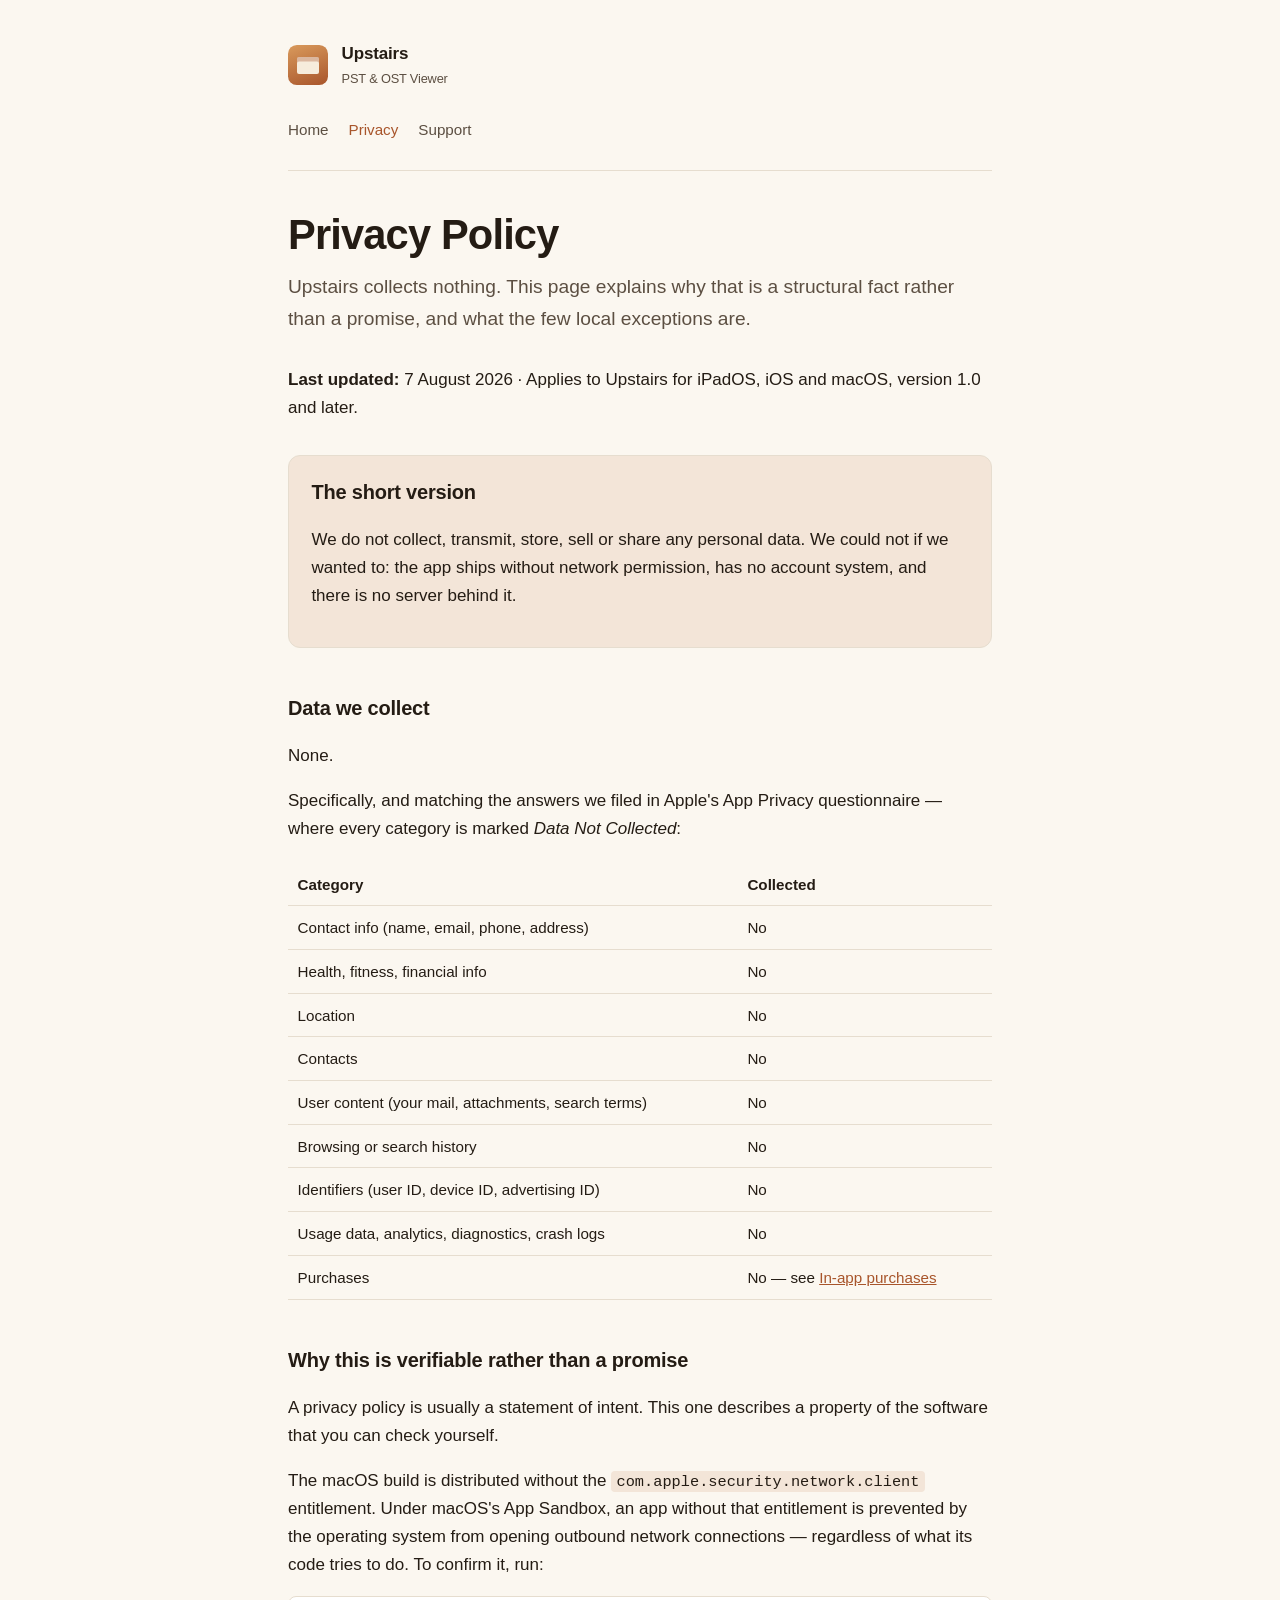
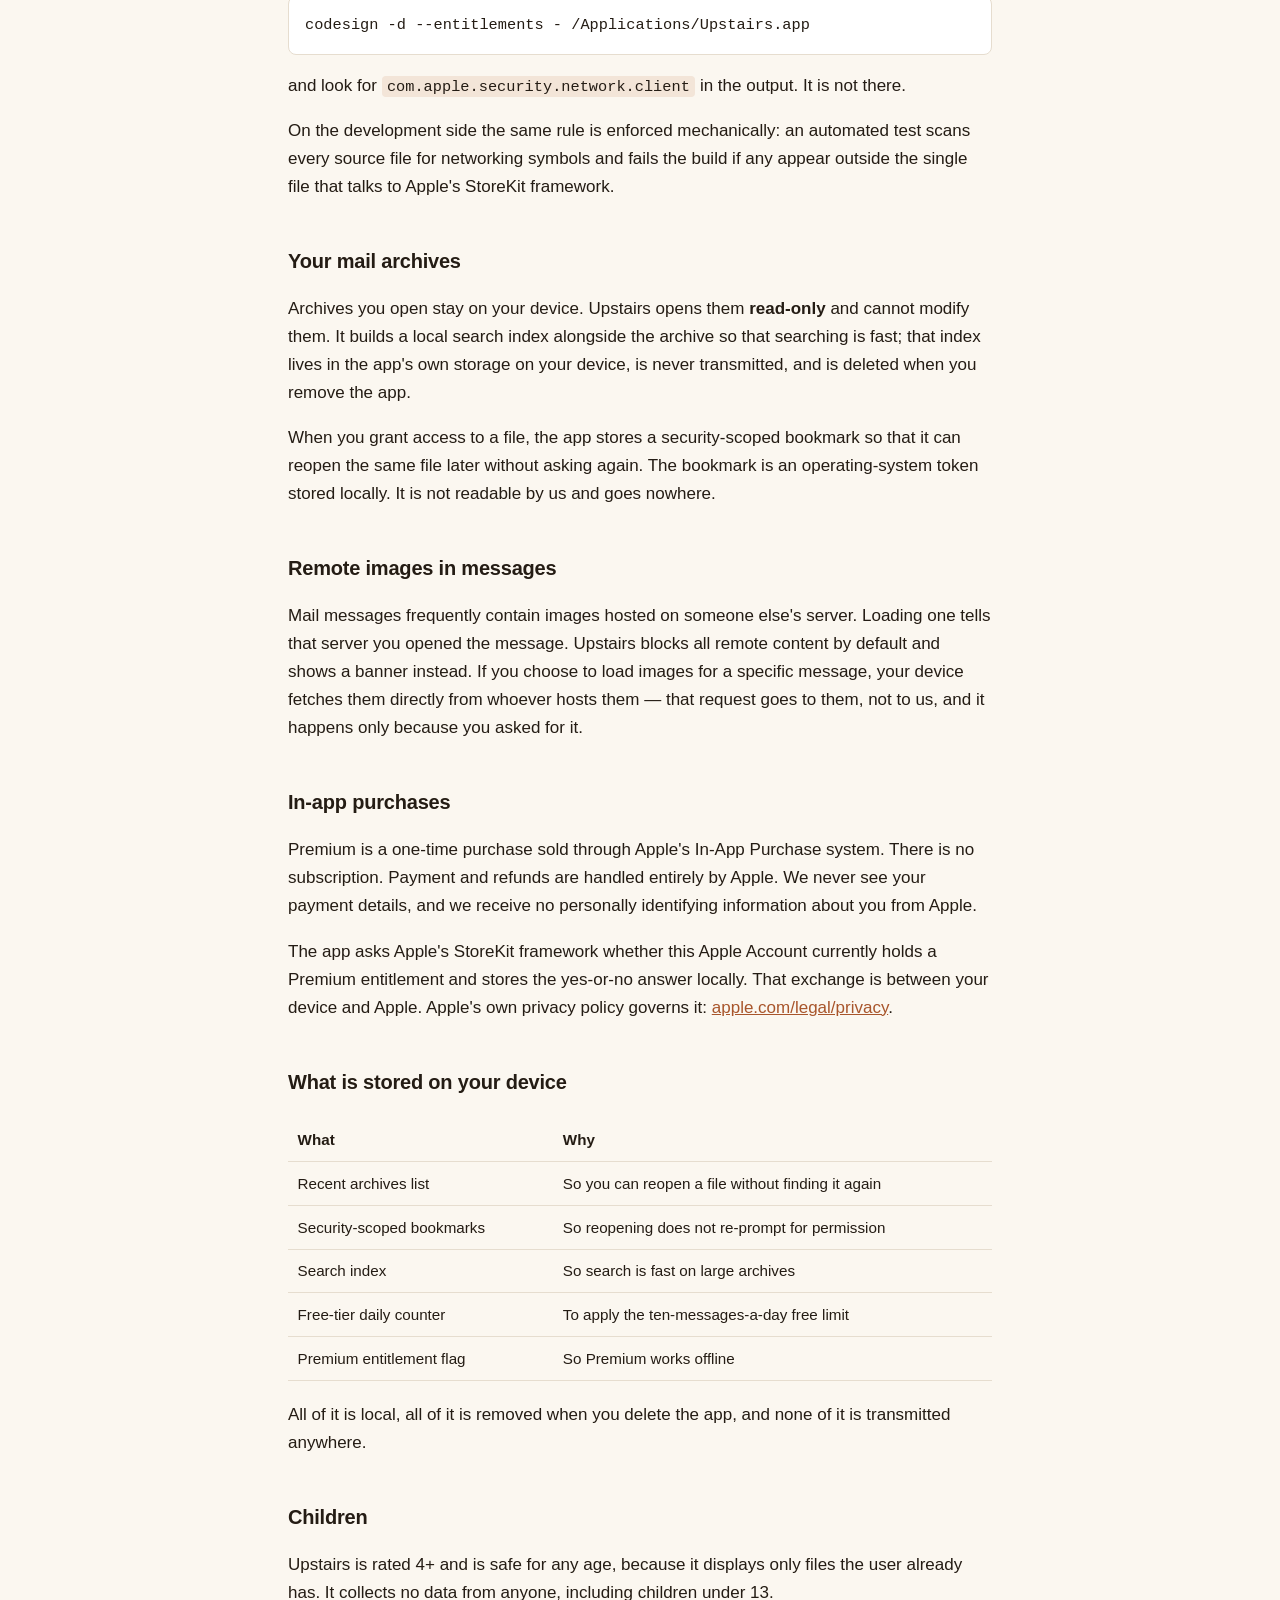
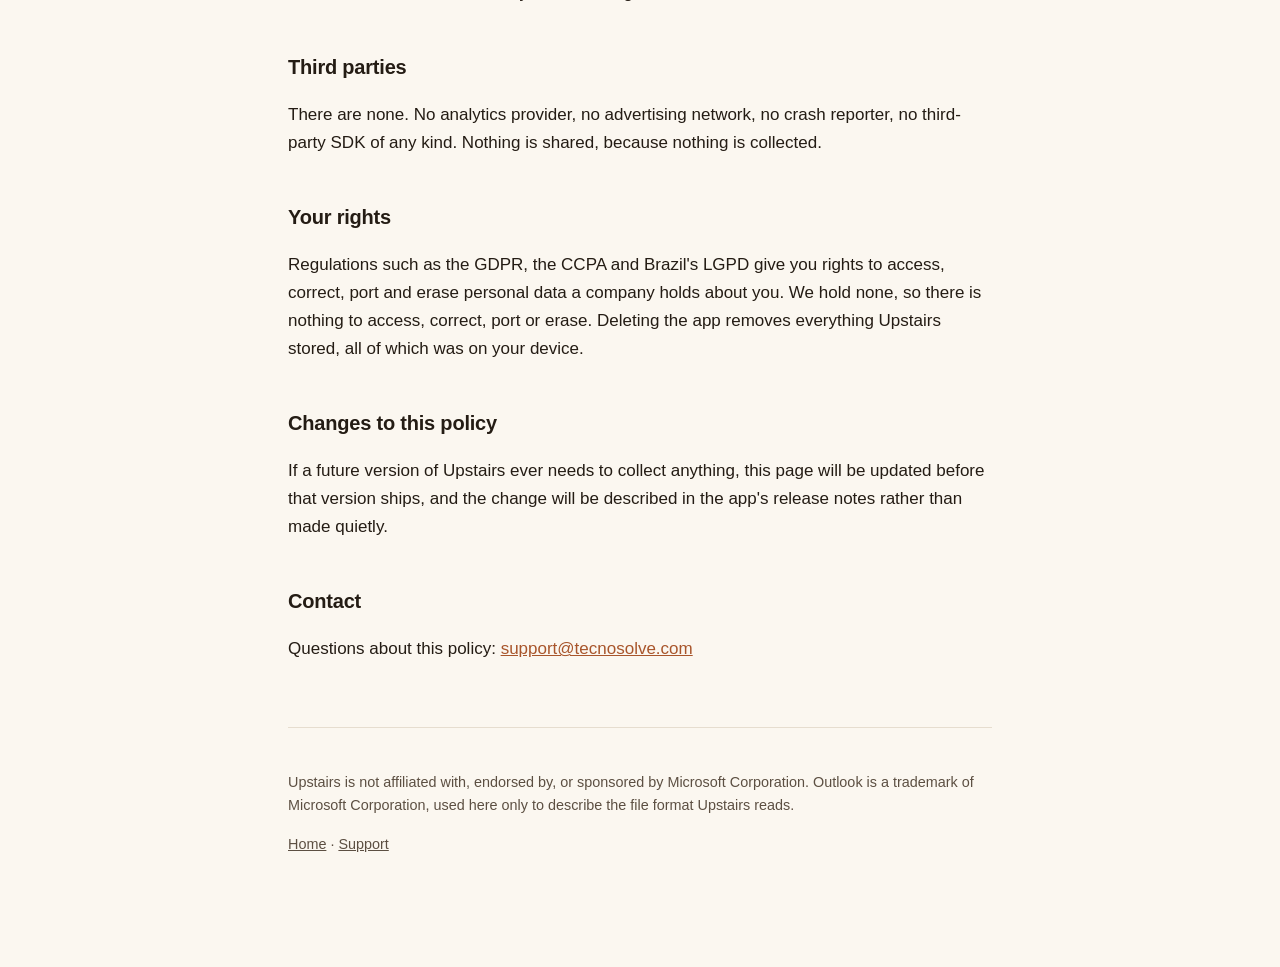
==== privacy.html @ 4daf947c "Upstairs website: home, privacy policy, support Static pages for the App Store's Support URL and Pri" ====
<!doctype html>
<html lang="en">
<head>
<meta charset="utf-8">
<meta name="viewport" content="width=device-width, initial-scale=1">
<title>Privacy Policy — Upstairs</title>
<meta name="description" content="Upstairs collects no data. It has no network permission, no account system and no server.">
<link rel="stylesheet" href="style.css">
</head>
<body>
<div class="wrap">

<header>
    <div class="mark" role="img" aria-label="Upstairs app icon"></div>
    <div class="wordmark">Upstairs<span>PST &amp; OST Viewer</span></div>
</header>

<nav>
    <a href="index.html">Home</a>
    <a href="privacy.html" aria-current="page">Privacy</a>
    <a href="support.html">Support</a>
</nav>

<h1>Privacy Policy</h1>

<p class="lede">Upstairs collects nothing. This page explains why that is a structural
fact rather than a promise, and what the few local exceptions are.</p>

<p><strong>Last updated:</strong> 7 August 2026 · Applies to Upstairs for iPadOS, iOS and
macOS, version 1.0 and later.</p>

<div class="claim">
<h2 style="margin-top:0">The short version</h2>
<p>We do not collect, transmit, store, sell or share any personal data. We could not if we
wanted to: the app ships without network permission, has no account system, and there is
no server behind it.</p>
</div>

<h2>Data we collect</h2>

<p>None.</p>

<p>Specifically, and matching the answers we filed in Apple's App Privacy questionnaire —
where every category is marked <em>Data Not Collected</em>:</p>

<table>
    <tr><th>Category</th><th>Collected</th></tr>
    <tr><td>Contact info (name, email, phone, address)</td><td>No</td></tr>
    <tr><td>Health, fitness, financial info</td><td>No</td></tr>
    <tr><td>Location</td><td>No</td></tr>
    <tr><td>Contacts</td><td>No</td></tr>
    <tr><td>User content (your mail, attachments, search terms)</td><td>No</td></tr>
    <tr><td>Browsing or search history</td><td>No</td></tr>
    <tr><td>Identifiers (user ID, device ID, advertising ID)</td><td>No</td></tr>
    <tr><td>Usage data, analytics, diagnostics, crash logs</td><td>No</td></tr>
    <tr><td>Purchases</td><td>No — see <a href="#purchases">In-app purchases</a></td></tr>
</table>

<h2>Why this is verifiable rather than a promise</h2>

<p>A privacy policy is usually a statement of intent. This one describes a property of the
software that you can check yourself.</p>

<p>The macOS build is distributed without the
<code>com.apple.security.network.client</code> entitlement. Under macOS's App Sandbox, an
app without that entitlement is prevented by the operating system from opening outbound
network connections — regardless of what its code tries to do. To confirm it, run:</p>

<pre><code>codesign -d --entitlements - /Applications/Upstairs.app</code></pre>

<p>and look for <code>com.apple.security.network.client</code> in the output. It is not
there.</p>

<p>On the development side the same rule is enforced mechanically: an automated test scans
every source file for networking symbols and fails the build if any appear outside the
single file that talks to Apple's StoreKit framework.</p>

<h2>Your mail archives</h2>

<p>Archives you open stay on your device. Upstairs opens them <strong>read-only</strong>
and cannot modify them. It builds a local search index alongside the archive so that
searching is fast; that index lives in the app's own storage on your device, is never
transmitted, and is deleted when you remove the app.</p>

<p>When you grant access to a file, the app stores a security-scoped bookmark so that it
can reopen the same file later without asking again. The bookmark is an operating-system
token stored locally. It is not readable by us and goes nowhere.</p>

<h2>Remote images in messages</h2>

<p>Mail messages frequently contain images hosted on someone else's server. Loading one
tells that server you opened the message. Upstairs blocks all remote content by default
and shows a banner instead. If you choose to load images for a specific message, your
device fetches them directly from whoever hosts them — that request goes to them, not to
us, and it happens only because you asked for it.</p>

<h2 id="purchases">In-app purchases</h2>

<p>Premium is a one-time purchase sold through Apple's In-App Purchase system. There is no
subscription. Payment and refunds are handled entirely by Apple. We never see your payment
details, and we receive no personally identifying information about you from Apple.</p>

<p>The app asks Apple's StoreKit framework whether this Apple Account currently holds a
Premium entitlement and stores the yes-or-no answer locally. That exchange is between your
device and Apple. Apple's own privacy policy governs it:
<a href="https://www.apple.com/legal/privacy/">apple.com/legal/privacy</a>.</p>

<h2>What is stored on your device</h2>

<table>
    <tr><th>What</th><th>Why</th></tr>
    <tr><td>Recent archives list</td><td>So you can reopen a file without finding it again</td></tr>
    <tr><td>Security-scoped bookmarks</td><td>So reopening does not re-prompt for permission</td></tr>
    <tr><td>Search index</td><td>So search is fast on large archives</td></tr>
    <tr><td>Free-tier daily counter</td><td>To apply the ten-messages-a-day free limit</td></tr>
    <tr><td>Premium entitlement flag</td><td>So Premium works offline</td></tr>
</table>

<p>All of it is local, all of it is removed when you delete the app, and none of it is
transmitted anywhere.</p>

<h2>Children</h2>

<p>Upstairs is rated 4+ and is safe for any age, because it displays only files the user
already has. It collects no data from anyone, including children under 13.</p>

<h2>Third parties</h2>

<p>There are none. No analytics provider, no advertising network, no crash reporter, no
third-party SDK of any kind. Nothing is shared, because nothing is collected.</p>

<h2>Your rights</h2>

<p>Regulations such as the GDPR, the CCPA and Brazil's LGPD give you rights to access,
correct, port and erase personal data a company holds about you. We hold none, so there is
nothing to access, correct, port or erase. Deleting the app removes everything Upstairs
stored, all of which was on your device.</p>

<h2>Changes to this policy</h2>

<p>If a future version of Upstairs ever needs to collect anything, this page will be
updated before that version ships, and the change will be described in the app's release
notes rather than made quietly.</p>

<h2>Contact</h2>

<p>Questions about this policy: <a href="mailto:support@tecnosolve.com">support@tecnosolve.com</a></p>

<footer>
    <p>Upstairs is not affiliated with, endorsed by, or sponsored by Microsoft Corporation.
    Outlook is a trademark of Microsoft Corporation, used here only to describe the file
    format Upstairs reads.</p>
    <p><a href="index.html">Home</a> · <a href="support.html">Support</a></p>
</footer>

</div>
</body>
</html>
---- style.css ----
/* Shared styling for the three pages App Review requires a URL for.
   No fonts, scripts or images are fetched — the page loads with nothing but this file,
   which is the same claim the app itself makes. */

:root {
    color-scheme: light dark;
    --ink: #241c14;
    --ink-soft: #5c4f42;
    --paper: #fbf7f0;
    --panel: #ffffff;
    --rule: #e6ddcf;
    --accent: #a8552b;
    --accent-soft: #f3e5d8;
}

@media (prefers-color-scheme: dark) {
    :root {
        --ink: #f0e8dc;
        --ink-soft: #a99b8a;
        --paper: #17120d;
        --panel: #201911;
        --rule: #362b1f;
        --accent: #e08b53;
        --accent-soft: #2b2015;
    }
}

* { box-sizing: border-box; }

body {
    margin: 0;
    padding: 0 1.5rem 6rem;
    background: var(--paper);
    color: var(--ink);
    font: 17px/1.65 -apple-system, BlinkMacSystemFont, "Segoe UI", Roboto, sans-serif;
    -webkit-text-size-adjust: 100%;
}

.wrap { max-width: 44rem; margin: 0 auto; }

header {
    display: flex;
    align-items: center;
    gap: 0.85rem;
    padding: 2.5rem 0 0;
}

.mark {
    width: 2.5rem;
    height: 2.5rem;
    flex: none;
    border-radius: 22%;
    background: linear-gradient(160deg, #d99a5c, #a8552b);
    position: relative;
}

/* The cream archive box from the app icon, drawn rather than fetched. */
.mark::after {
    content: "";
    position: absolute;
    inset: 30% 22% 26%;
    background: #f6ecdc;
    border-radius: 2px;
    box-shadow: inset 0 0.28rem 0 rgba(168, 85, 43, 0.35);
}

.wordmark { font-weight: 600; letter-spacing: -0.01em; }
.wordmark span { display: block; font-size: 0.8rem; font-weight: 400; color: var(--ink-soft); }

nav {
    margin: 1.75rem 0 0;
    padding-bottom: 1.75rem;
    border-bottom: 1px solid var(--rule);
    display: flex;
    gap: 1.25rem;
    font-size: 0.95rem;
}

nav a { color: var(--ink-soft); text-decoration: none; }
nav a:hover, nav a[aria-current] { color: var(--accent); }

h1 {
    font-size: clamp(1.9rem, 5vw, 2.6rem);
    line-height: 1.15;
    letter-spacing: -0.02em;
    margin: 2.5rem 0 0.75rem;
}

h2 {
    font-size: 1.25rem;
    letter-spacing: -0.01em;
    margin: 2.75rem 0 0.6rem;
}

h3 { font-size: 1rem; margin: 1.75rem 0 0.4rem; }

.lede { font-size: 1.2rem; color: var(--ink-soft); margin: 0 0 2rem; }

a { color: var(--accent); }

ul { padding-left: 1.15rem; }
li { margin: 0.4rem 0; }

.panel {
    background: var(--panel);
    border: 1px solid var(--rule);
    border-radius: 0.75rem;
    padding: 1.25rem 1.4rem;
    margin: 1.75rem 0;
}

.panel h2, .panel h3 { margin-top: 0; }

.claim {
    background: var(--accent-soft);
    border: 1px solid var(--rule);
    border-radius: 0.75rem;
    padding: 1.25rem 1.4rem;
    margin: 2rem 0;
}

code {
    font: 0.9em/1.4 ui-monospace, SFMono-Regular, Menlo, monospace;
    background: var(--accent-soft);
    padding: 0.1em 0.35em;
    border-radius: 0.25rem;
}

pre {
    background: var(--panel);
    border: 1px solid var(--rule);
    border-radius: 0.5rem;
    padding: 0.9rem 1rem;
    overflow-x: auto;
}

pre code { background: none; padding: 0; }

table { border-collapse: collapse; width: 100%; margin: 1.25rem 0; font-size: 0.95rem; }
th, td { text-align: left; padding: 0.55rem 0.6rem; border-bottom: 1px solid var(--rule); vertical-align: top; }
th { font-weight: 600; }

footer {
    margin-top: 4rem;
    padding-top: 1.75rem;
    border-top: 1px solid var(--rule);
    font-size: 0.9rem;
    color: var(--ink-soft);
}

footer a { color: var(--ink-soft); }
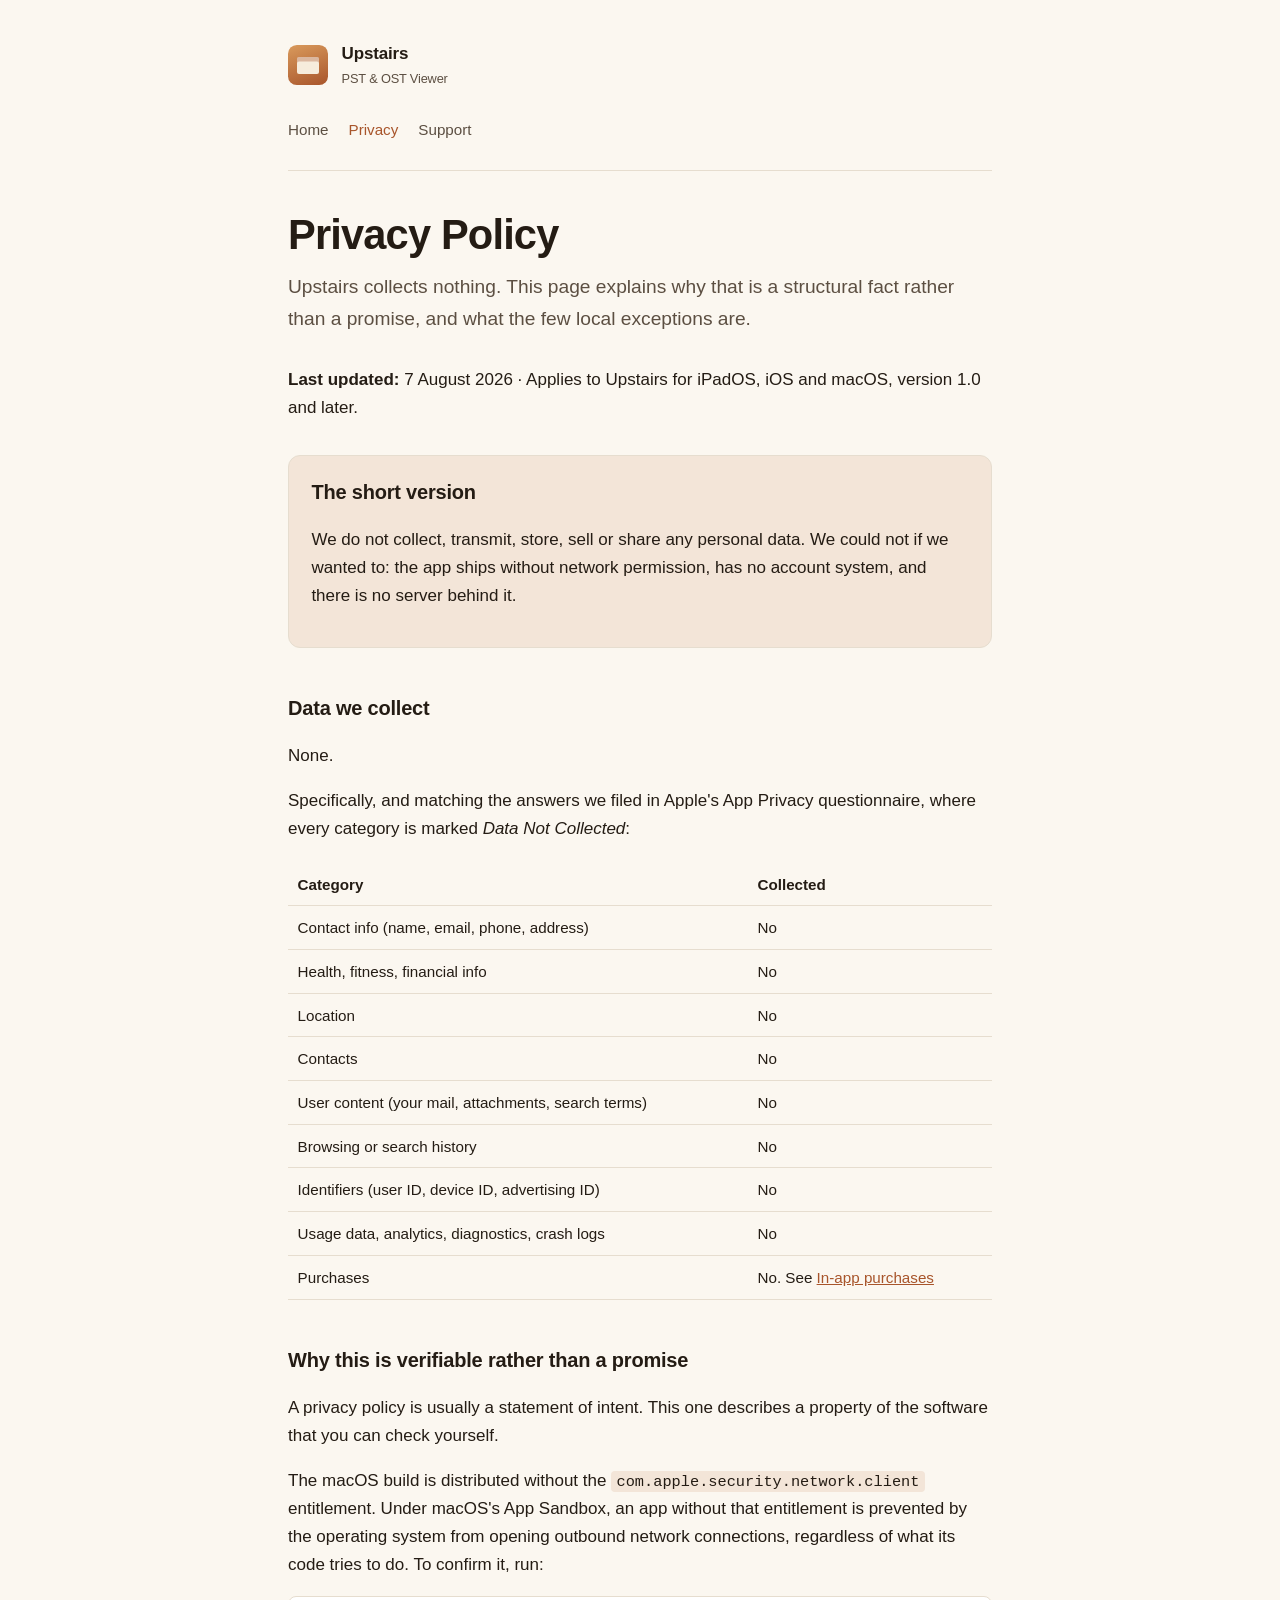
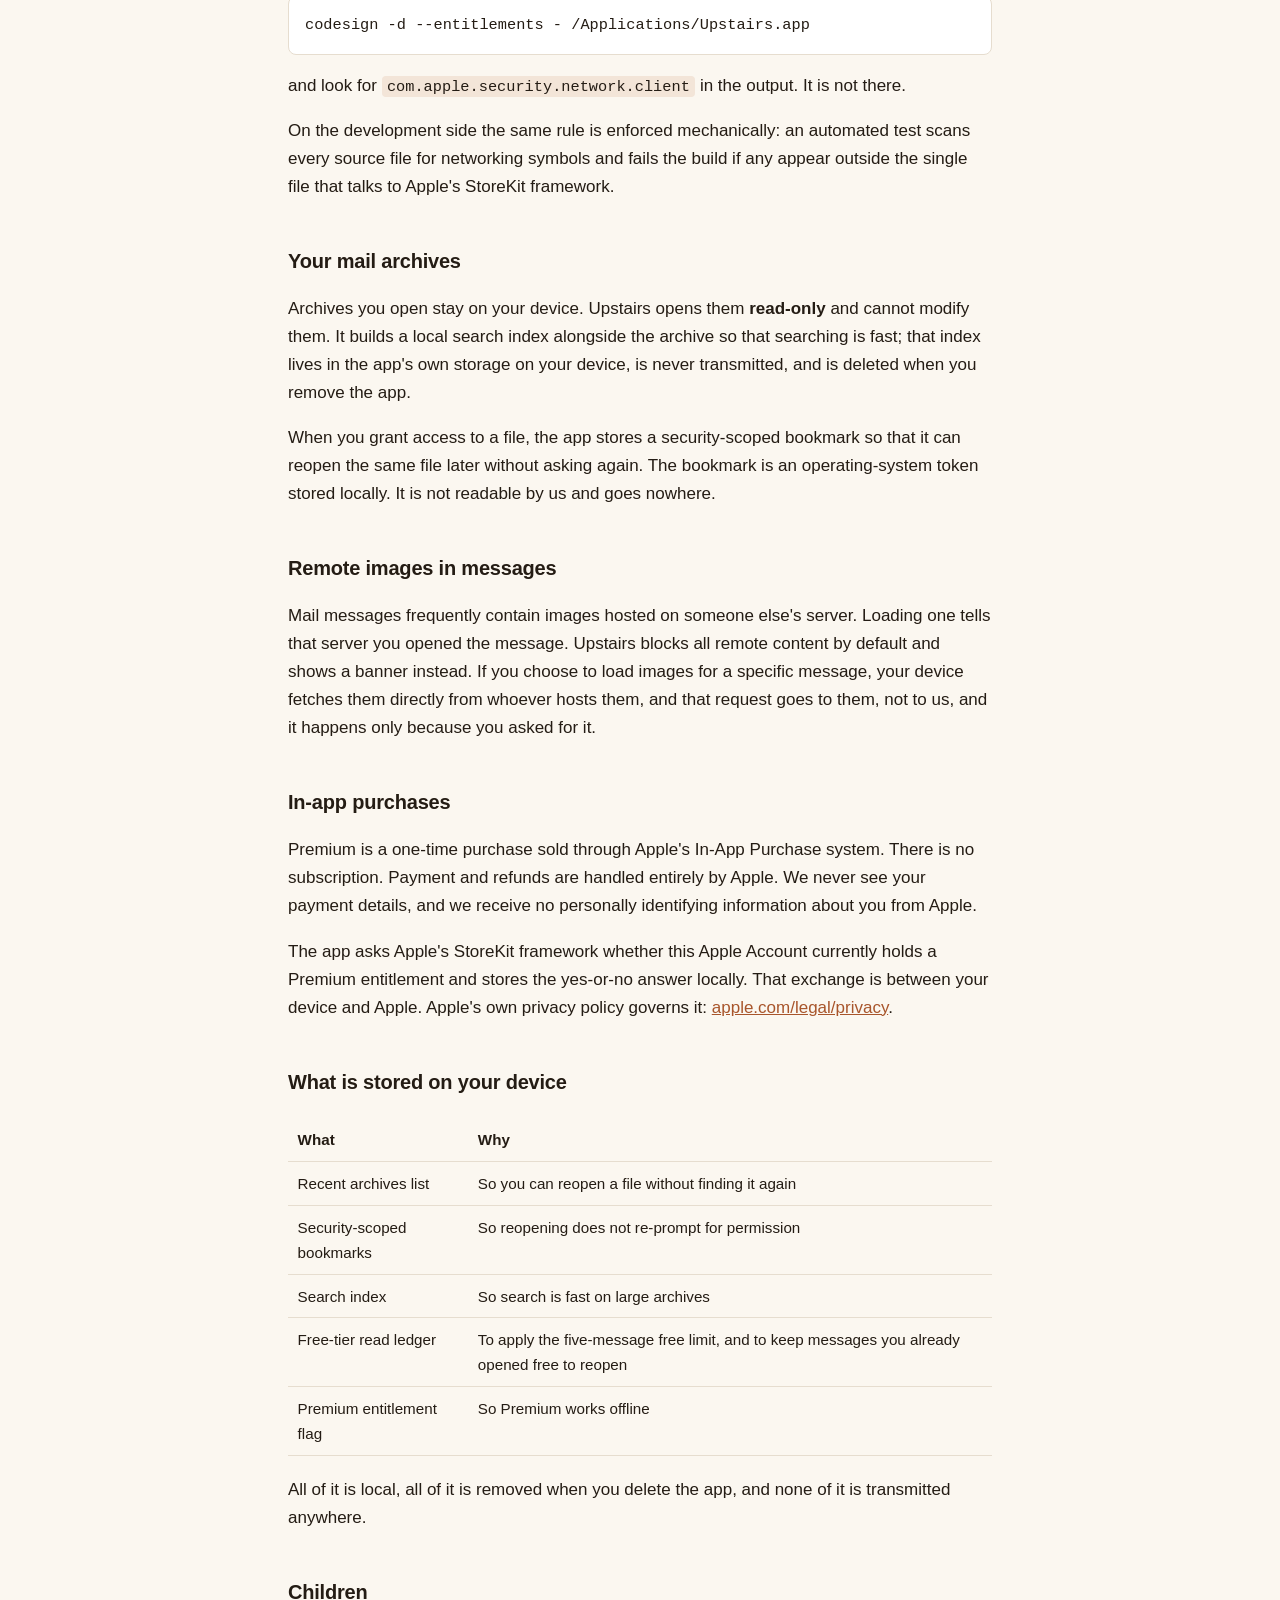
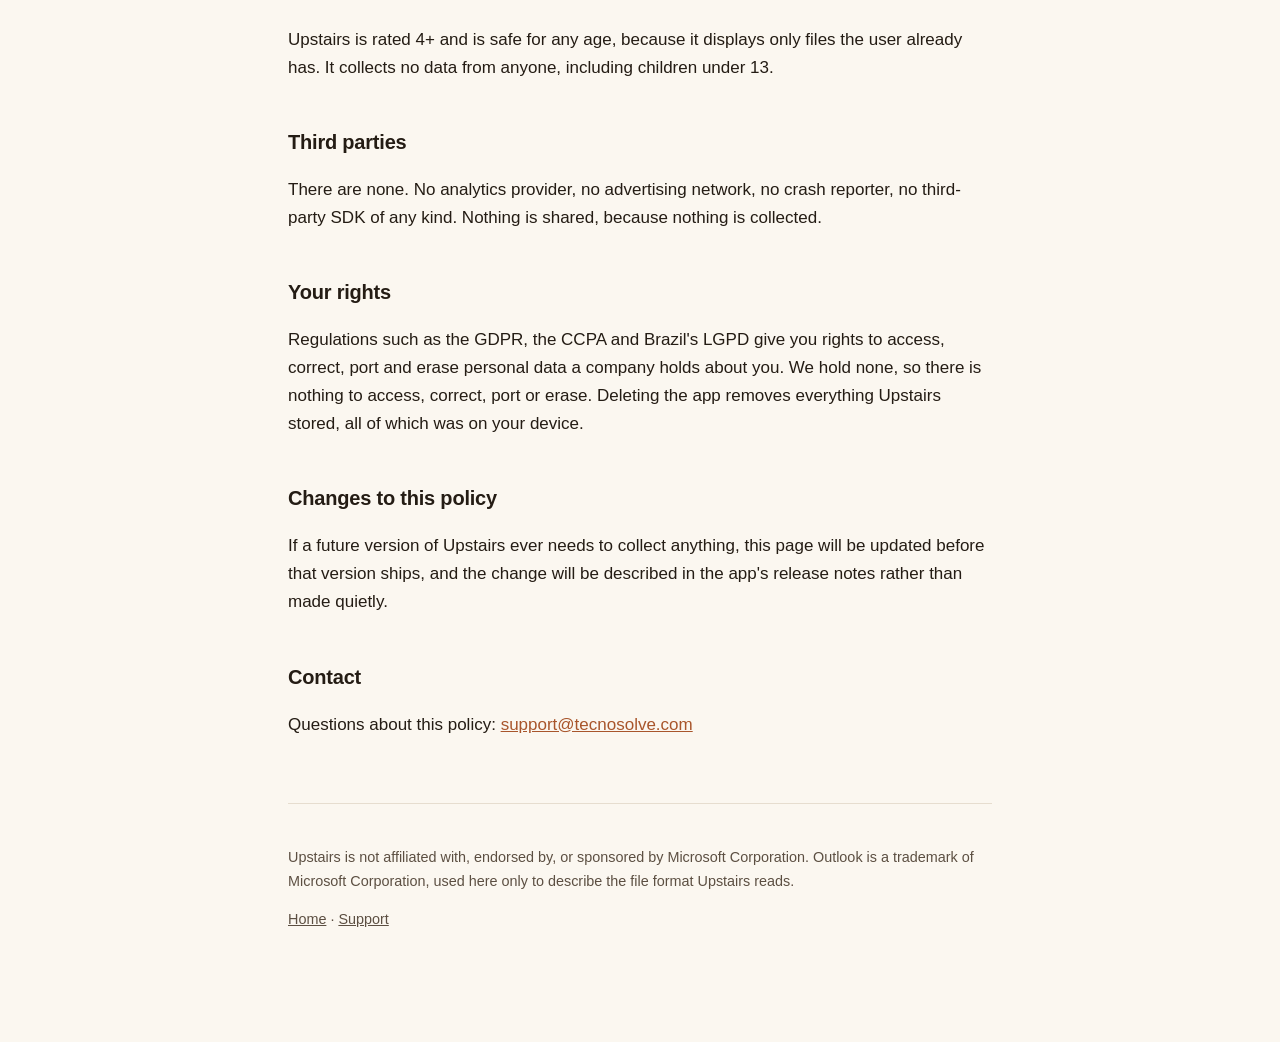
==== commit 55e81397: "fix: as paginas descreviam outro produto Publicadas em 08/08 e nunca mais tocadas. O app andou desde" ====
--- a/privacy.html
+++ b/privacy.html
@@ -3,7 +3,7 @@
 <head>
 <meta charset="utf-8">
 <meta name="viewport" content="width=device-width, initial-scale=1">
-<title>Privacy Policy — Upstairs</title>
+<title>Privacy Policy: Upstairs</title>
 <meta name="description" content="Upstairs collects no data. It has no network permission, no account system and no server.">
 <link rel="stylesheet" href="style.css">
 </head>
@@ -40,7 +40,7 @@
 
 <p>None.</p>
 
-<p>Specifically, and matching the answers we filed in Apple's App Privacy questionnaire —
+<p>Specifically, and matching the answers we filed in Apple's App Privacy questionnaire,
 where every category is marked <em>Data Not Collected</em>:</p>
 
 <table>
@@ -53,7 +53,7 @@
     <tr><td>Browsing or search history</td><td>No</td></tr>
     <tr><td>Identifiers (user ID, device ID, advertising ID)</td><td>No</td></tr>
     <tr><td>Usage data, analytics, diagnostics, crash logs</td><td>No</td></tr>
-    <tr><td>Purchases</td><td>No — see <a href="#purchases">In-app purchases</a></td></tr>
+    <tr><td>Purchases</td><td>No. See <a href="#purchases">In-app purchases</a></td></tr>
 </table>
 
 <h2>Why this is verifiable rather than a promise</h2>
@@ -64,7 +64,7 @@
 <p>The macOS build is distributed without the
 <code>com.apple.security.network.client</code> entitlement. Under macOS's App Sandbox, an
 app without that entitlement is prevented by the operating system from opening outbound
-network connections — regardless of what its code tries to do. To confirm it, run:</p>
+network connections, regardless of what its code tries to do. To confirm it, run:</p>
 
 <pre><code>codesign -d --entitlements - /Applications/Upstairs.app</code></pre>
 
@@ -91,7 +91,7 @@
 <p>Mail messages frequently contain images hosted on someone else's server. Loading one
 tells that server you opened the message. Upstairs blocks all remote content by default
 and shows a banner instead. If you choose to load images for a specific message, your
-device fetches them directly from whoever hosts them — that request goes to them, not to
+device fetches them directly from whoever hosts them, and that request goes to them, not to
 us, and it happens only because you asked for it.</p>
 
 <h2 id="purchases">In-app purchases</h2>
@@ -112,7 +112,7 @@
     <tr><td>Recent archives list</td><td>So you can reopen a file without finding it again</td></tr>
     <tr><td>Security-scoped bookmarks</td><td>So reopening does not re-prompt for permission</td></tr>
     <tr><td>Search index</td><td>So search is fast on large archives</td></tr>
-    <tr><td>Free-tier daily counter</td><td>To apply the ten-messages-a-day free limit</td></tr>
+    <tr><td>Free-tier read ledger</td><td>To apply the five-message free limit, and to keep messages you already opened free to reopen</td></tr>
     <tr><td>Premium entitlement flag</td><td>So Premium works offline</td></tr>
 </table>
 
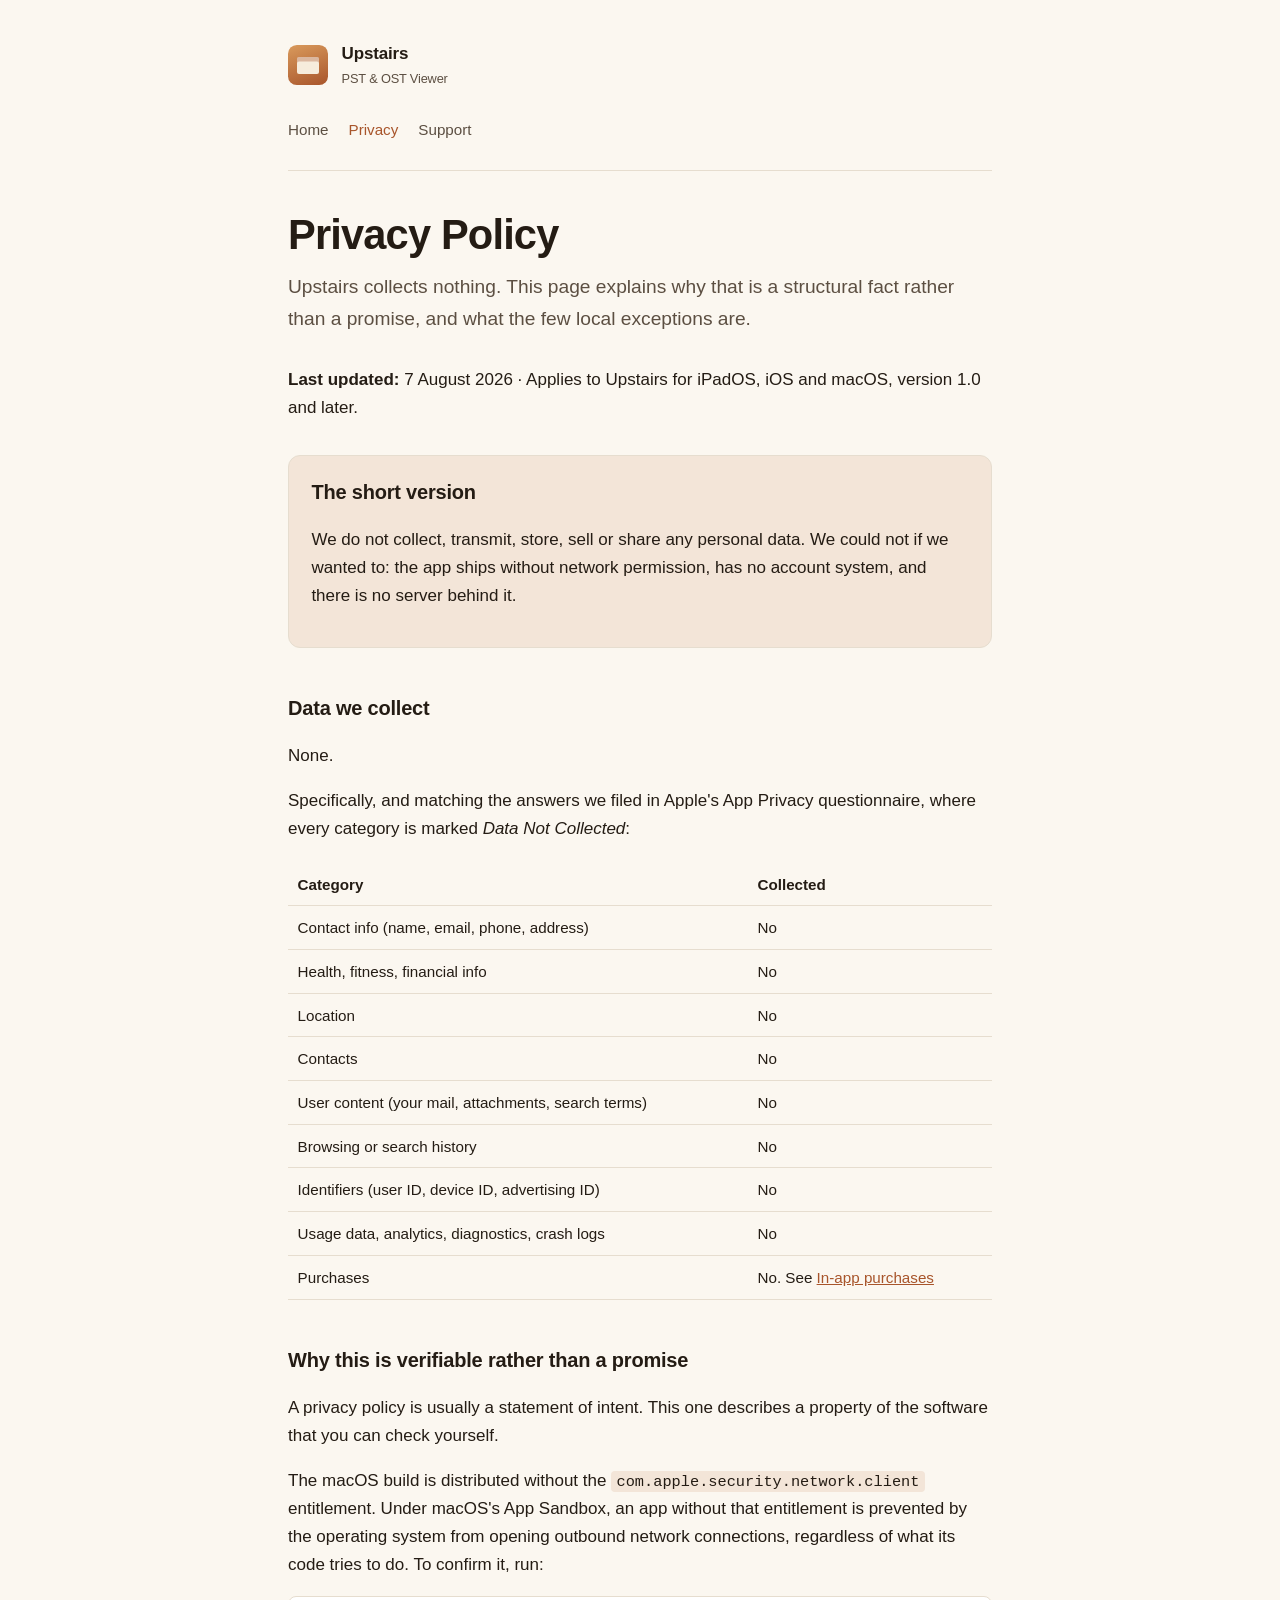
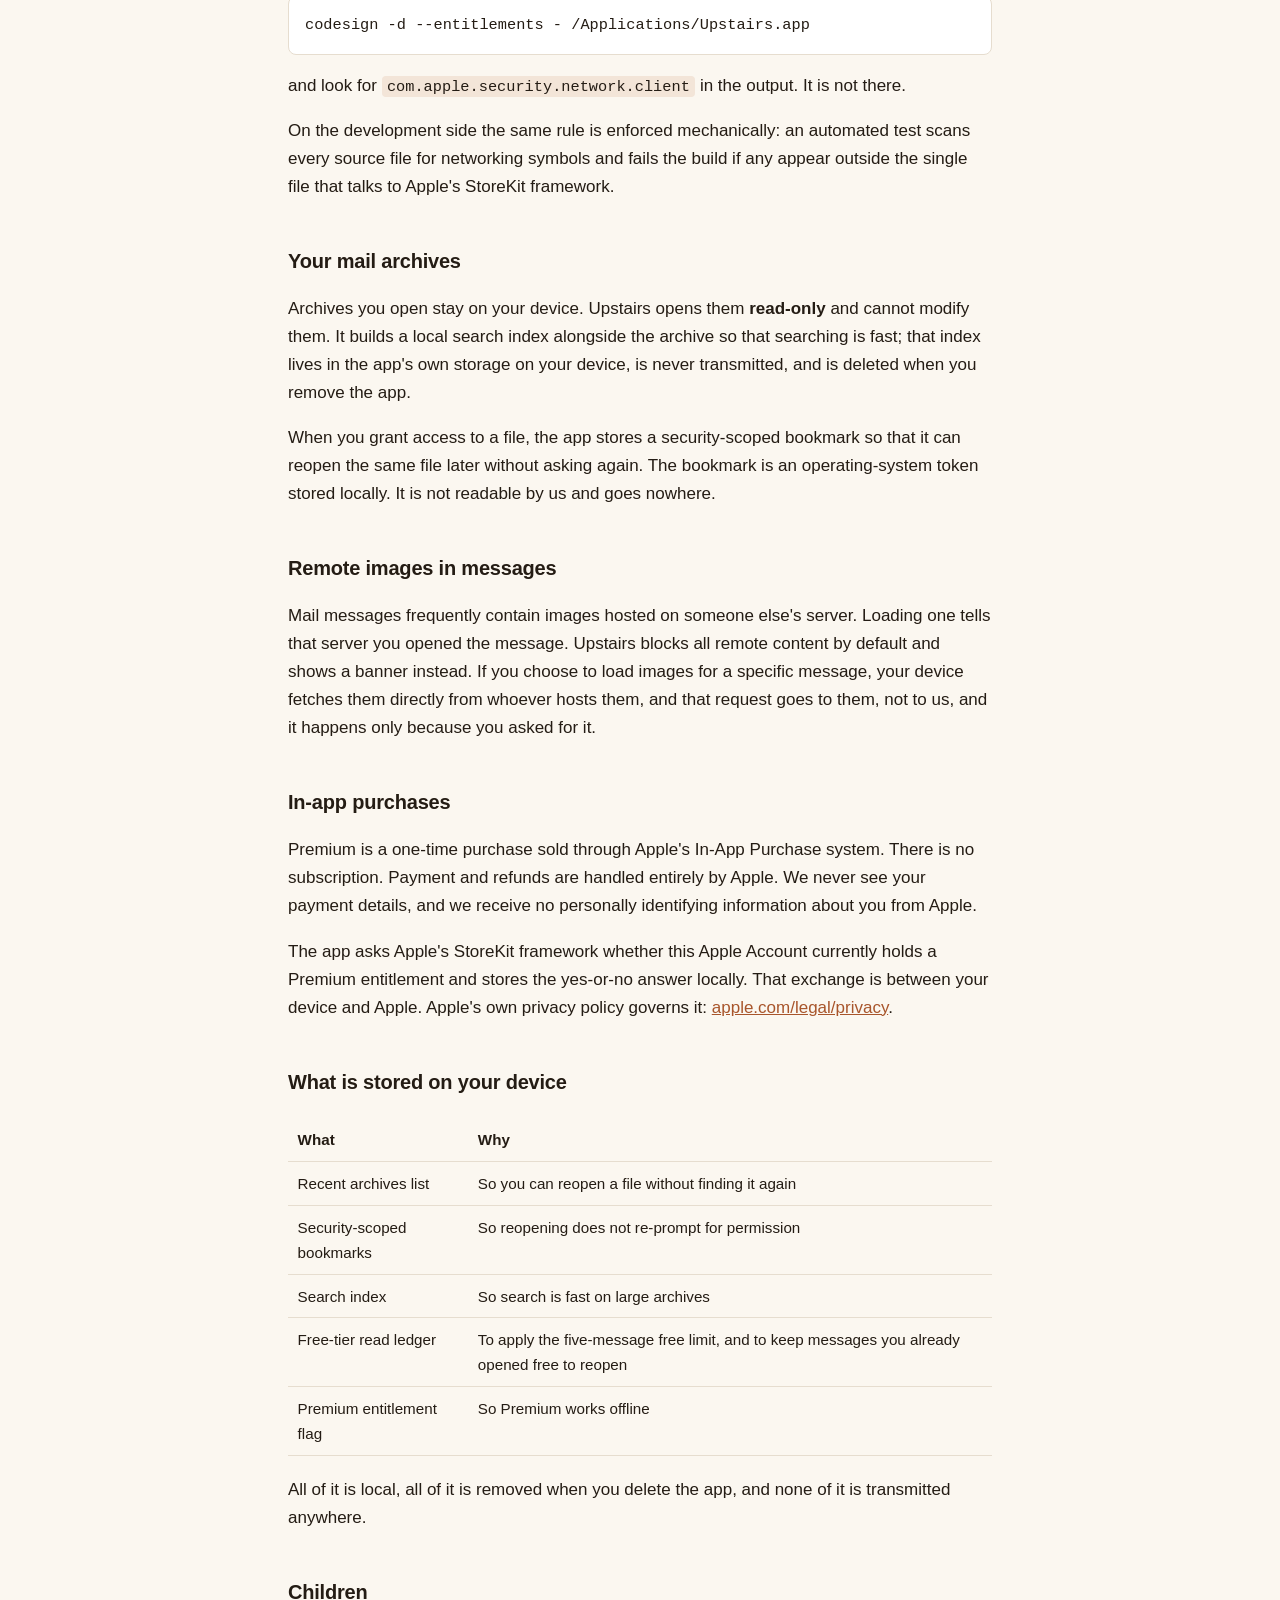
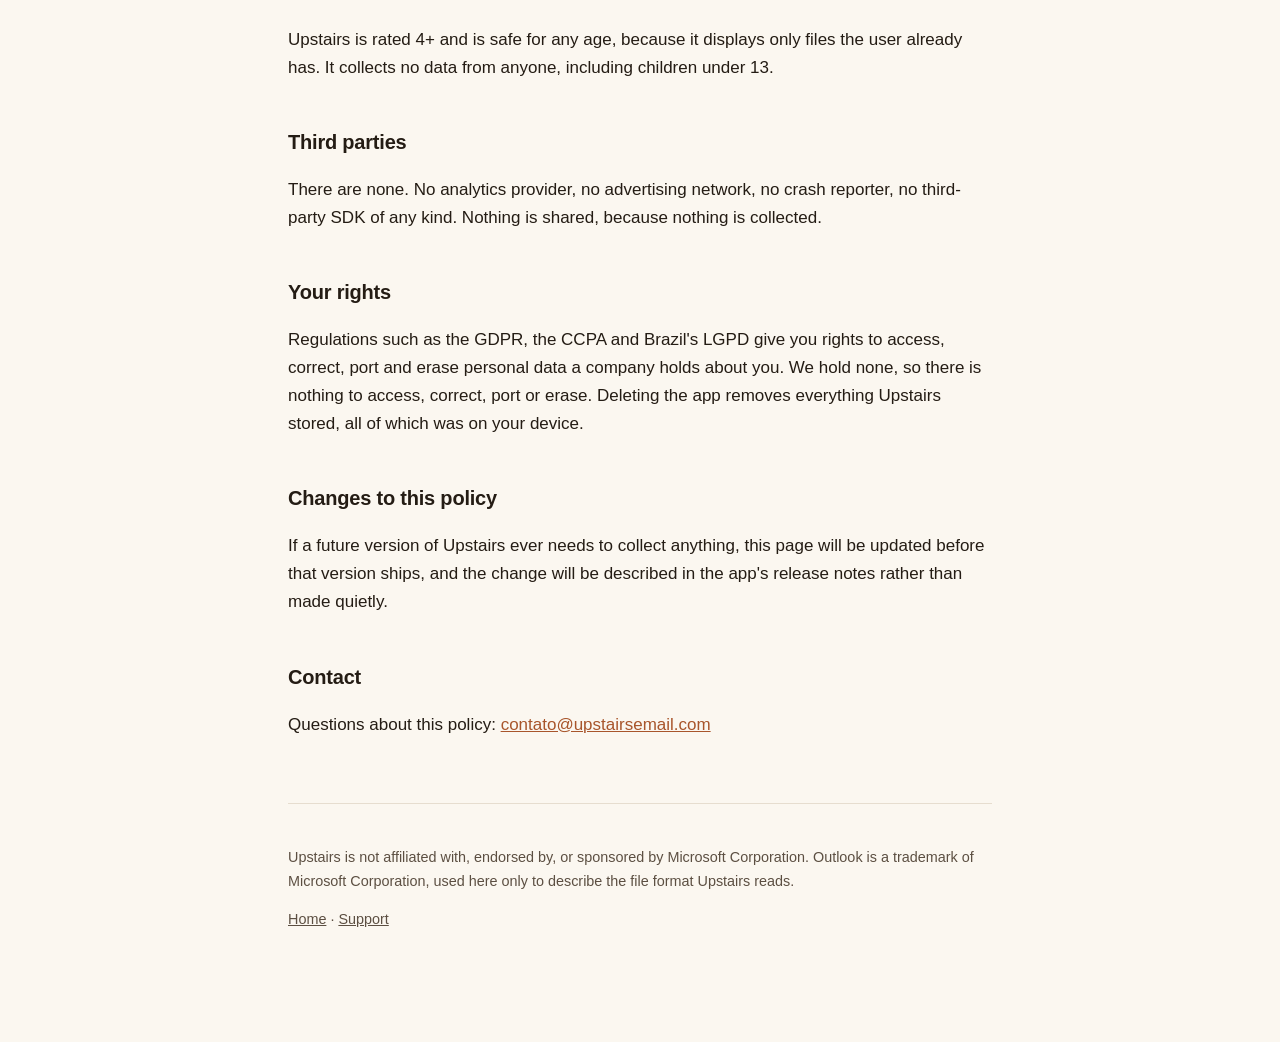
==== commit 6ebd512a: "fix: endereco de suporte passa a ser o do produto Autorizado por ele em 09/10: poe o endereco novo a" ====
--- a/privacy.html
+++ b/privacy.html
@@ -144,7 +144,7 @@
 
 <h2>Contact</h2>
 
-<p>Questions about this policy: <a href="mailto:support@tecnosolve.com">support@tecnosolve.com</a></p>
+<p>Questions about this policy: <a href="mailto:contato@upstairsemail.com">contato@upstairsemail.com</a></p>
 
 <footer>
     <p>Upstairs is not affiliated with, endorsed by, or sponsored by Microsoft Corporation.
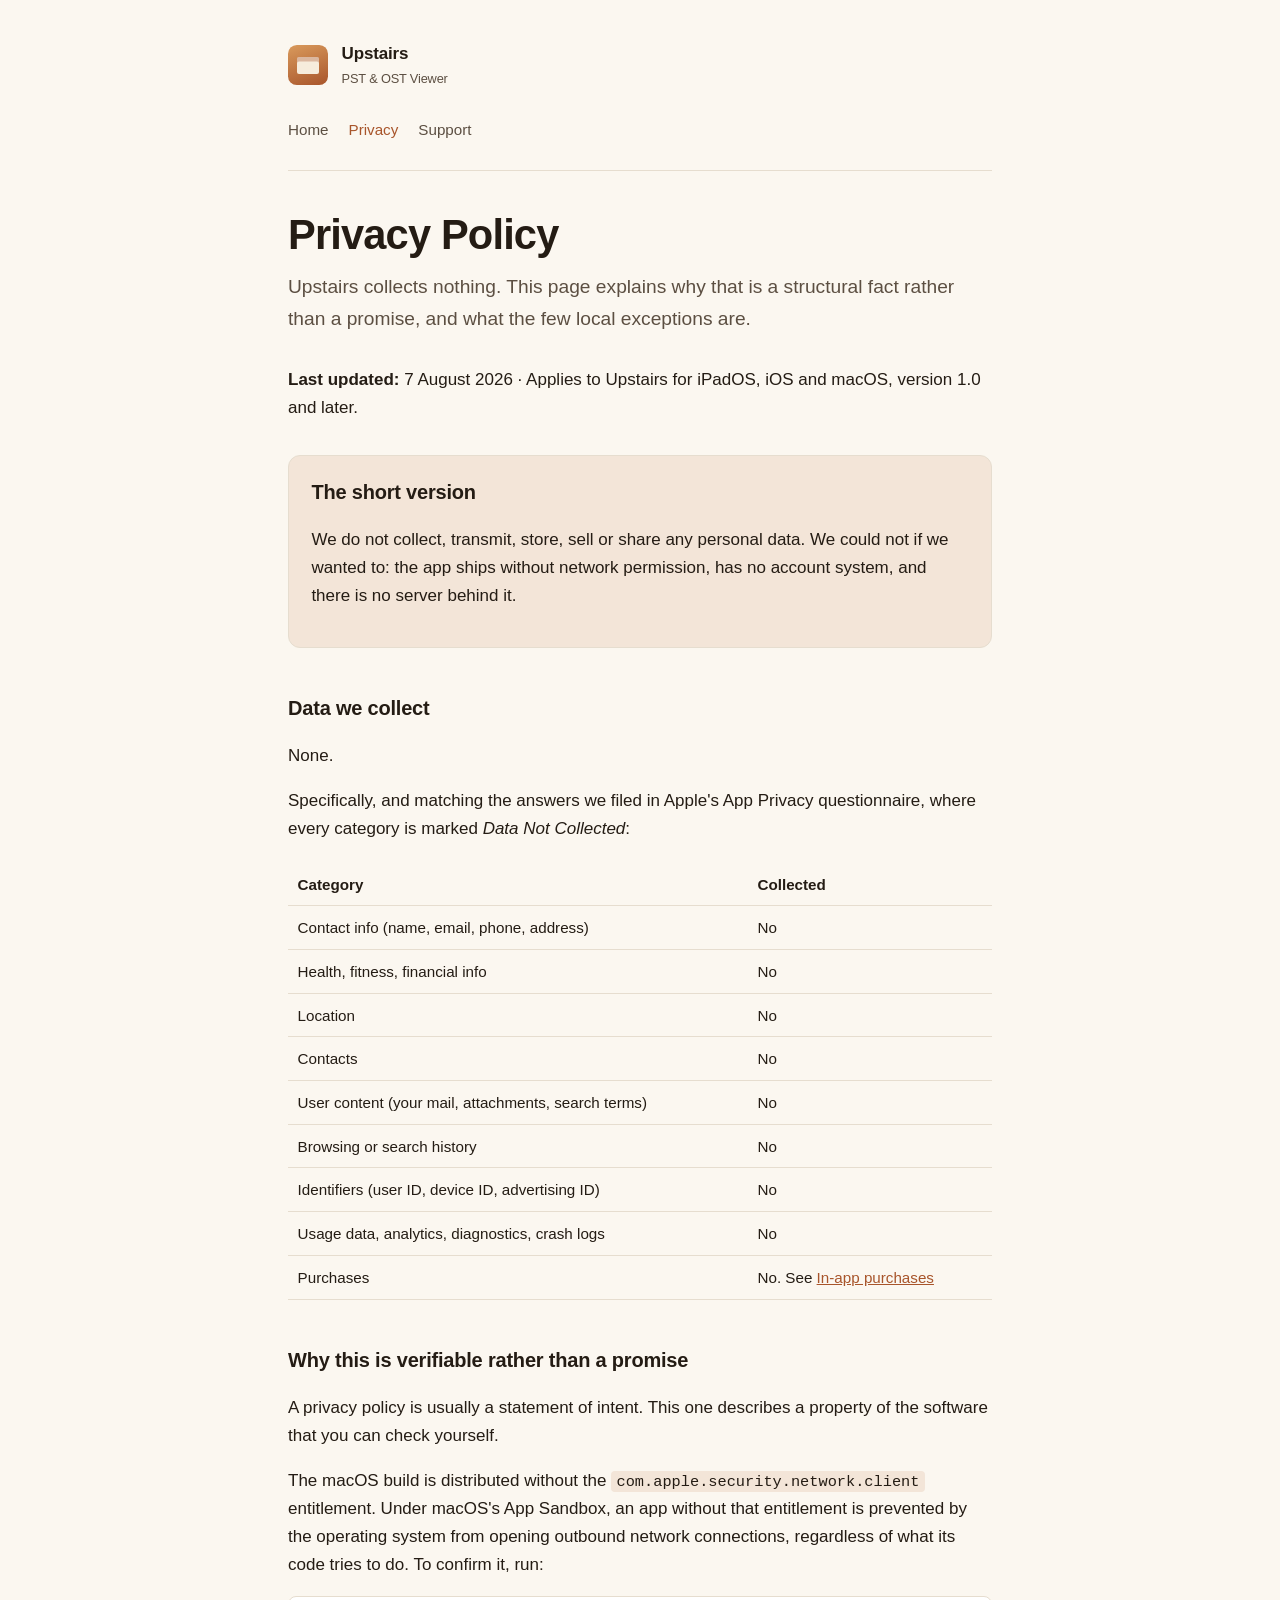
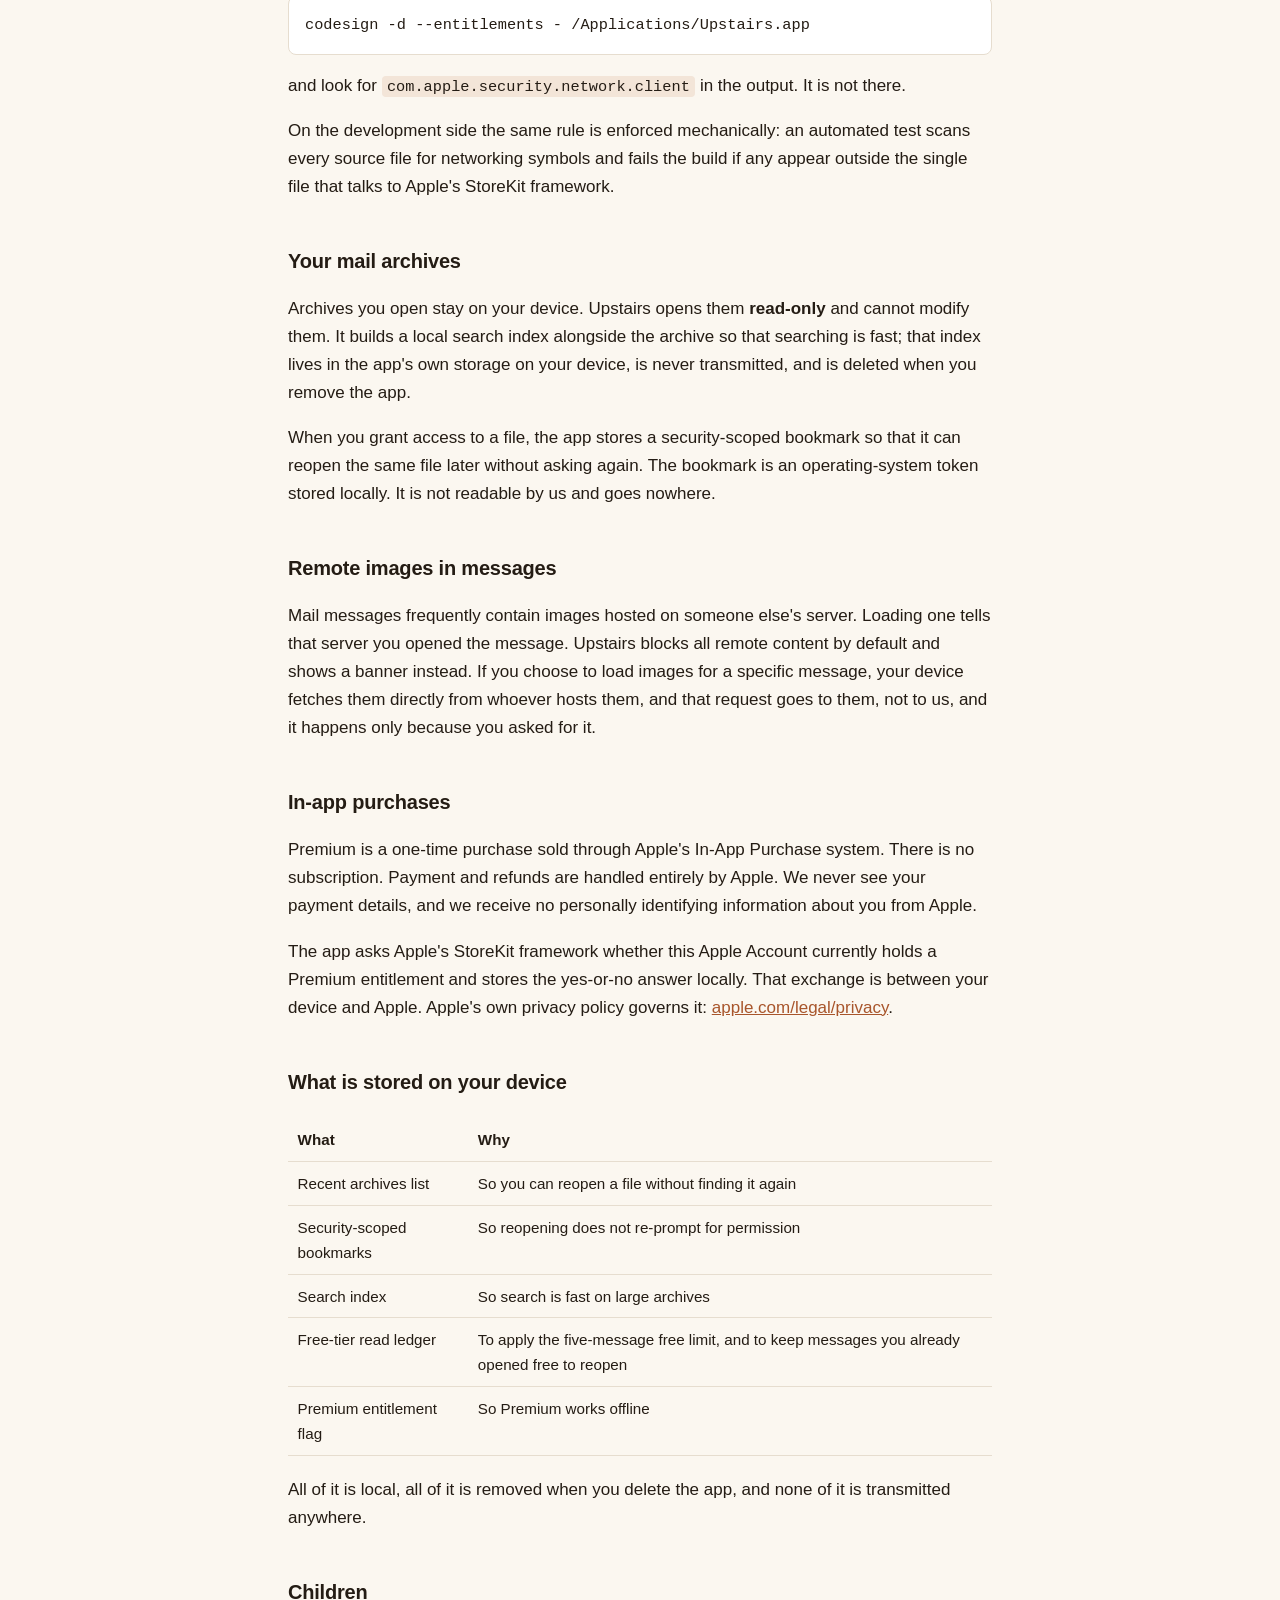
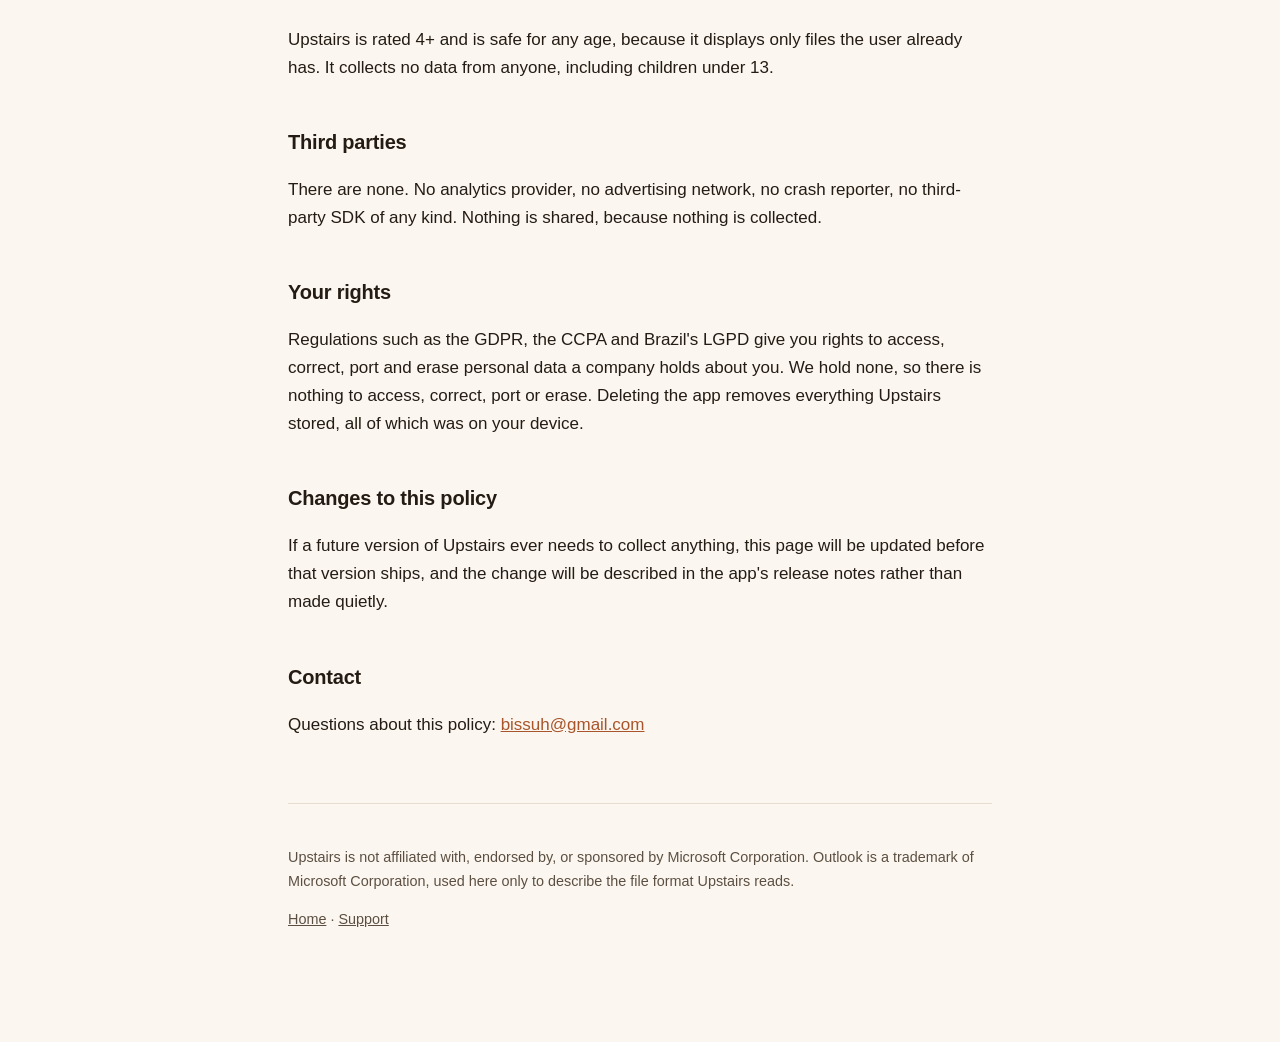
==== commit 72032eba: "fix: endereco de suporte volta a ser o que recebe e-mail hoje Espelha bissuh/upstairs a9993ce (PR 4)" ====
--- a/privacy.html
+++ b/privacy.html
@@ -144,7 +144,7 @@
 
 <h2>Contact</h2>
 
-<p>Questions about this policy: <a href="mailto:contato@upstairsemail.com">contato@upstairsemail.com</a></p>
+<p>Questions about this policy: <a href="mailto:bissuh@gmail.com">bissuh@gmail.com</a></p>
 
 <footer>
     <p>Upstairs is not affiliated with, endorsed by, or sponsored by Microsoft Corporation.
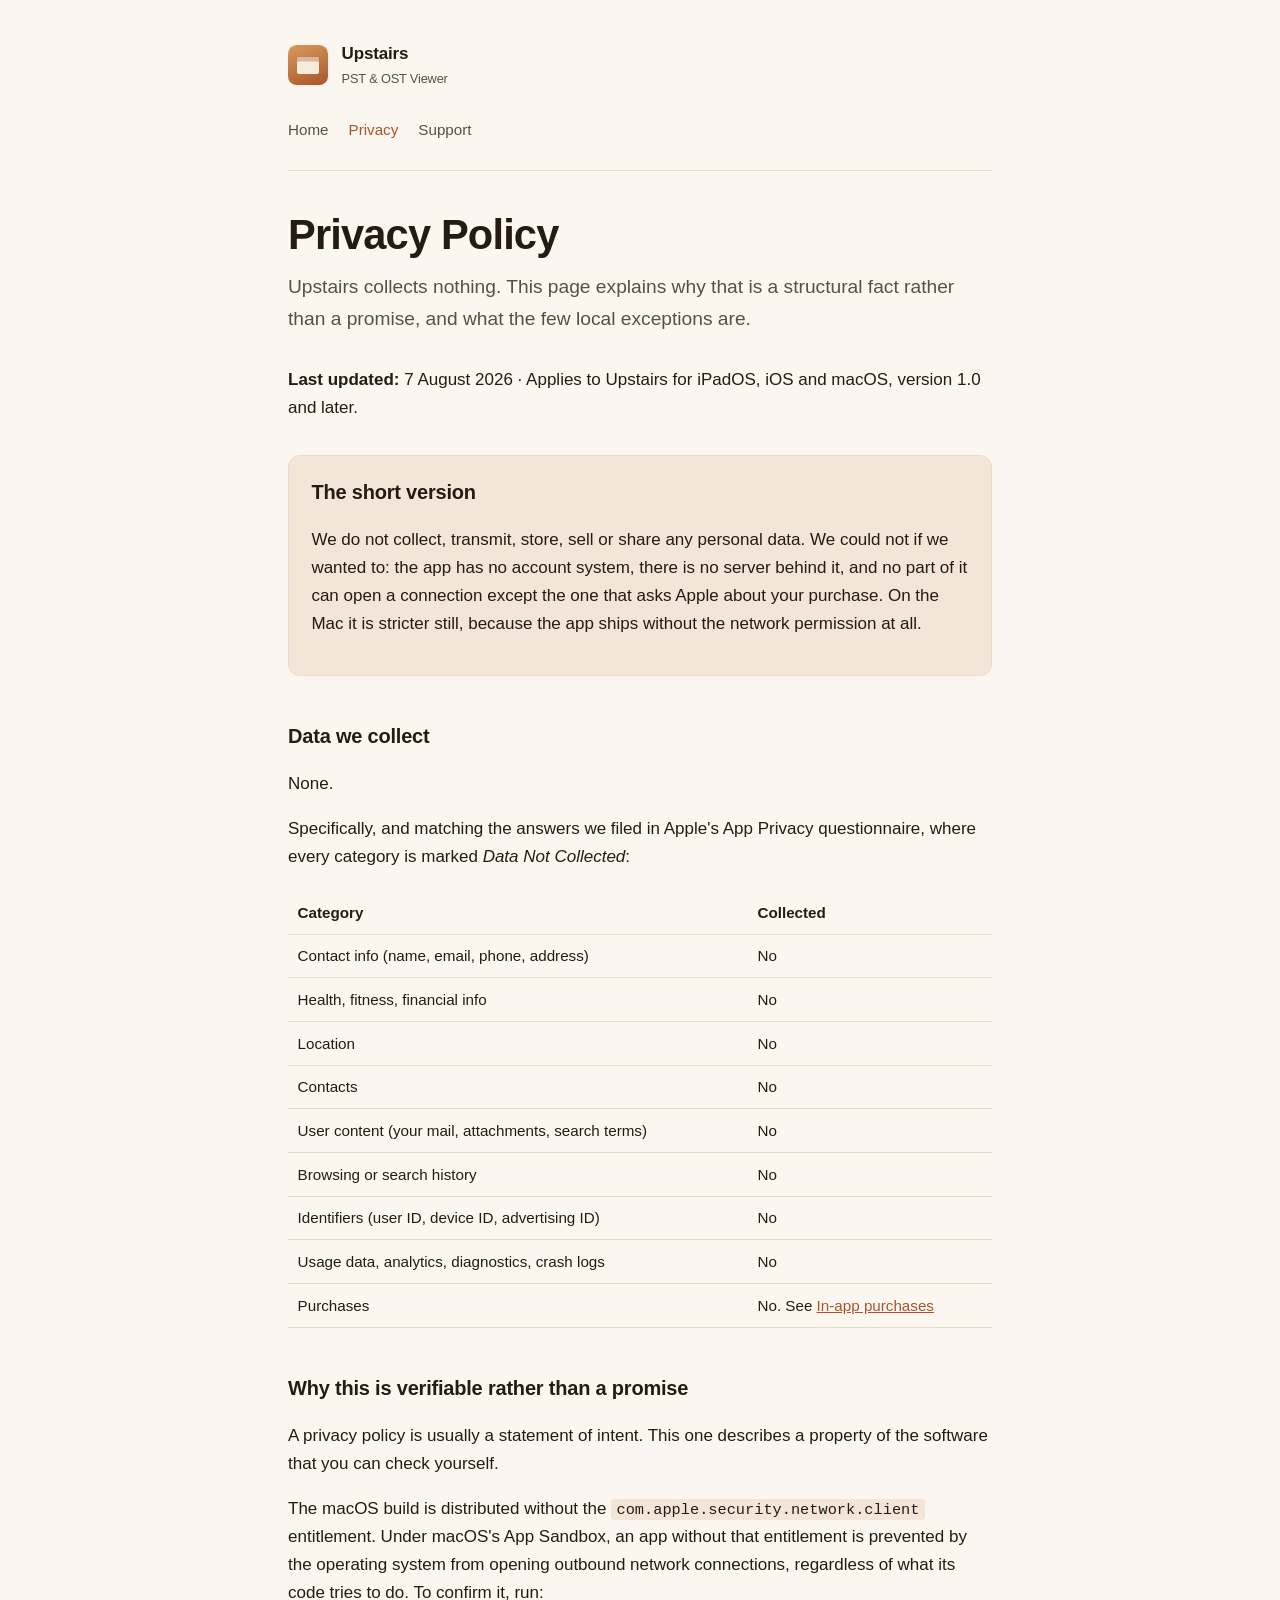
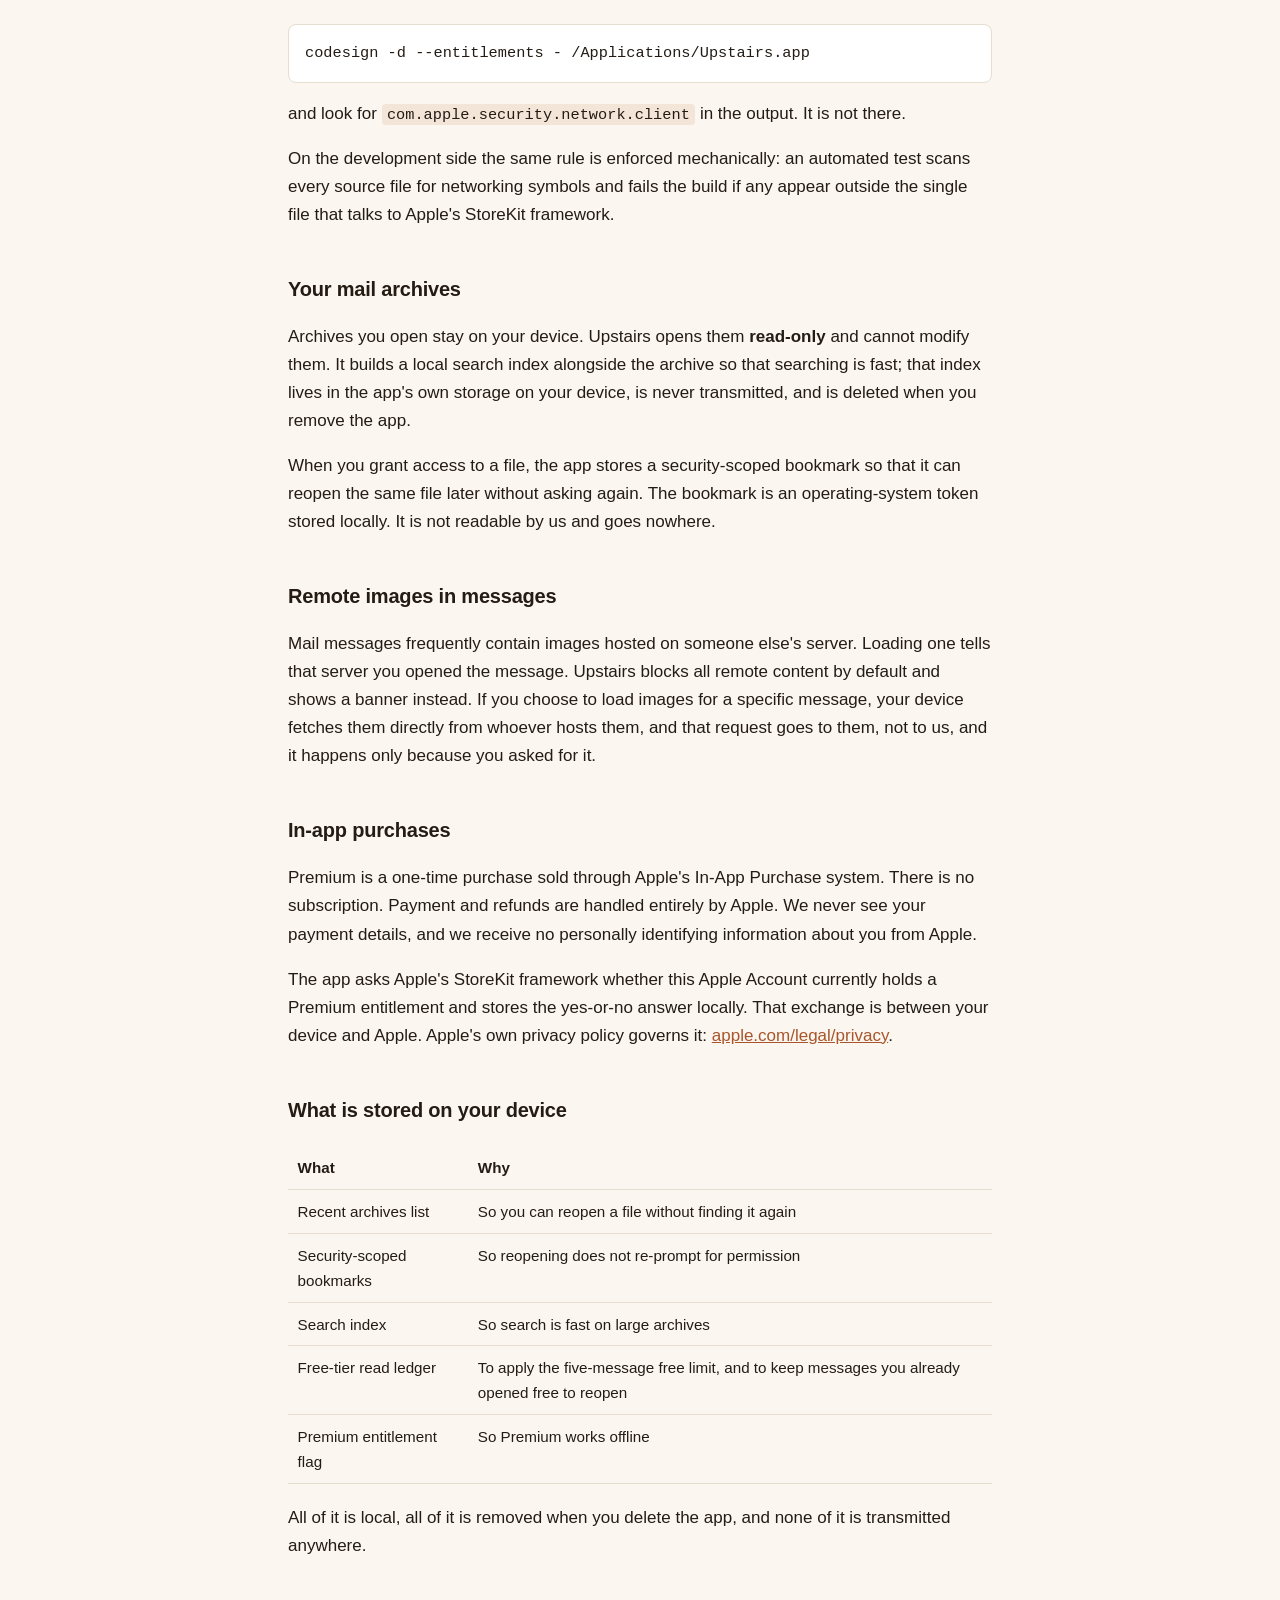
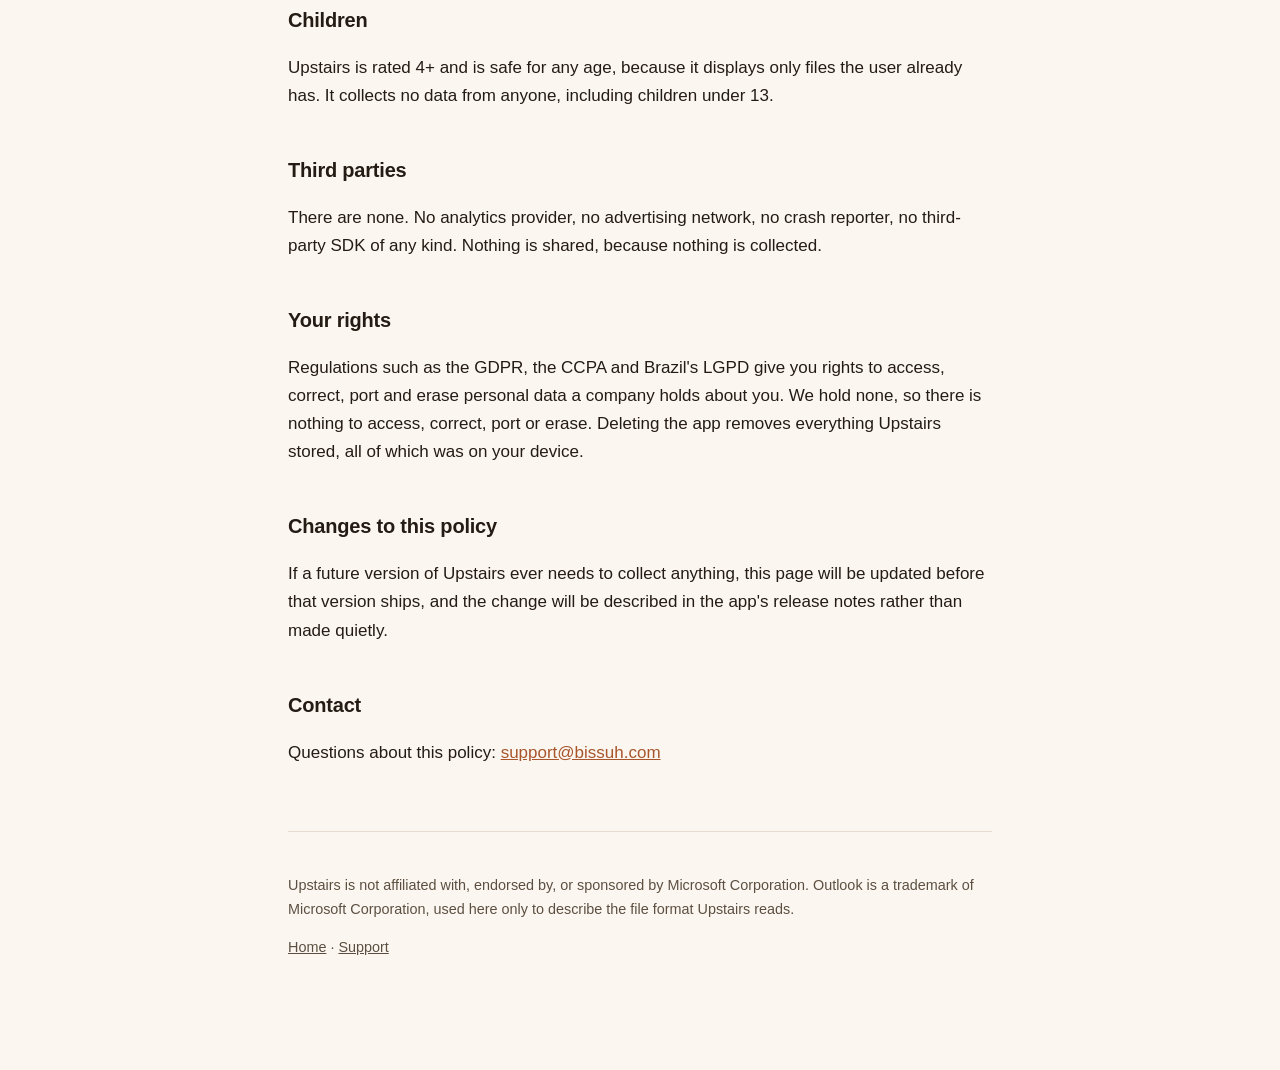
==== commit 304fd92d: "fix: endereco de suporte em dominio proprio, e o texto de rede que a 1.0.1 corrigiu Espelho das tres" ====
--- a/privacy.html
+++ b/privacy.html
@@ -4,7 +4,7 @@
 <meta charset="utf-8">
 <meta name="viewport" content="width=device-width, initial-scale=1">
 <title>Privacy Policy: Upstairs</title>
-<meta name="description" content="Upstairs collects no data. It has no network permission, no account system and no server.">
+<meta name="description" content="Upstairs collects no data. It has no account system and no server, and on the Mac no network permission at all.">
 <link rel="stylesheet" href="style.css">
 </head>
 <body>
@@ -32,8 +32,9 @@
 <div class="claim">
 <h2 style="margin-top:0">The short version</h2>
 <p>We do not collect, transmit, store, sell or share any personal data. We could not if we
-wanted to: the app ships without network permission, has no account system, and there is
-no server behind it.</p>
+wanted to: the app has no account system, there is no server behind it, and no part of it
+can open a connection except the one that asks Apple about your purchase. On the Mac it is
+stricter still, because the app ships without the network permission at all.</p>
 </div>
 
 <h2>Data we collect</h2>
@@ -144,7 +145,7 @@
 
 <h2>Contact</h2>
 
-<p>Questions about this policy: <a href="mailto:bissuh@gmail.com">bissuh@gmail.com</a></p>
+<p>Questions about this policy: <a href="mailto:support@bissuh.com">support@bissuh.com</a></p>
 
 <footer>
     <p>Upstairs is not affiliated with, endorsed by, or sponsored by Microsoft Corporation.
